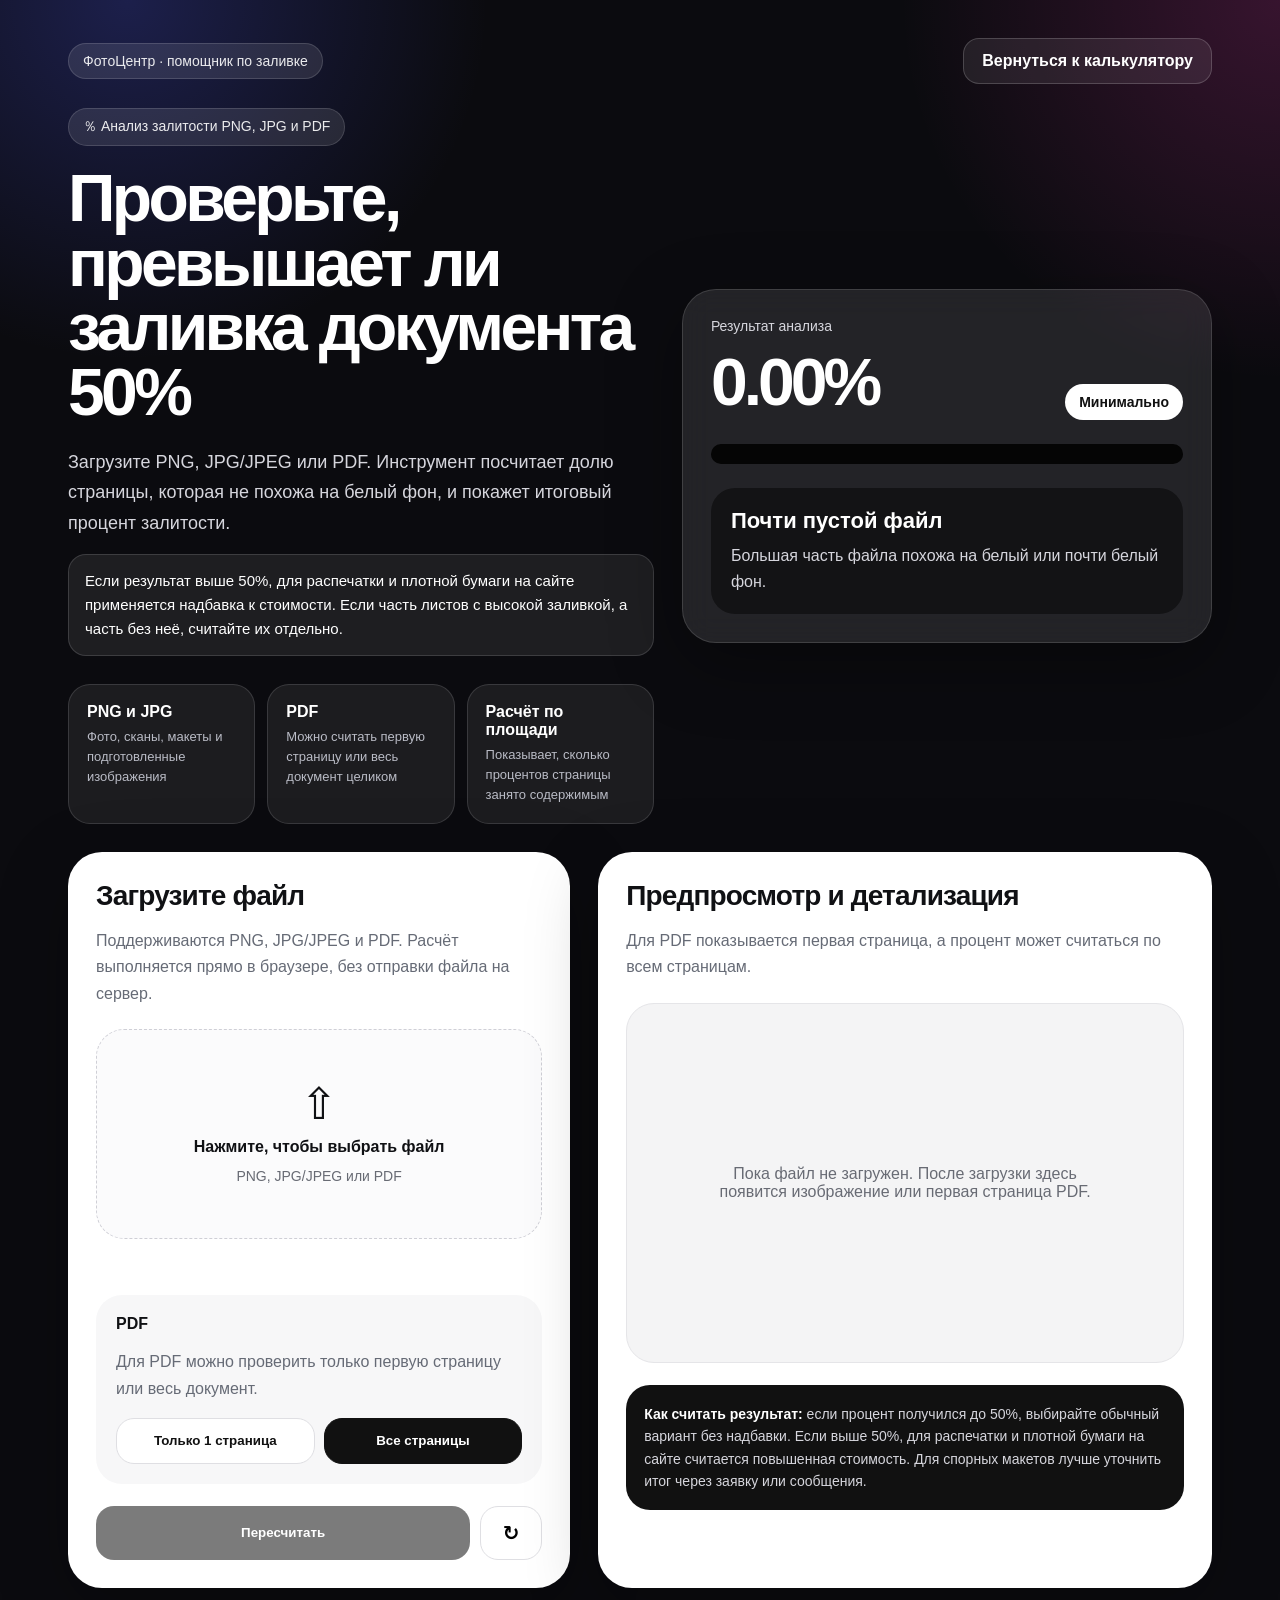
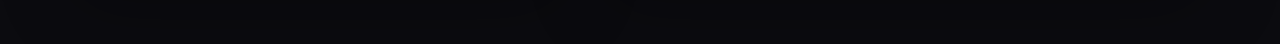
==== fill-check/index.html @ 009ad78a "Add fill coverage checker tool" ====
<!doctype html>
<html lang="ru">
<head>
  <meta charset="utf-8" />
  <meta name="viewport" content="width=device-width,initial-scale=1" />
  <title>Проверка залитости документа</title>
  <style>
    * { box-sizing: border-box; }

    :root {
      --bg: #0b0b0f;
      --card: #ffffff;
      --text: #101114;
      --muted: #666b76;
      --border: #dfdfe3;
      --danger-bg: #ffe1e1;
      --danger: #c01616;
    }

    body {
      margin: 0;
      font-family: Arial, system-ui, -apple-system, BlinkMacSystemFont, "Segoe UI", sans-serif;
      background:
        radial-gradient(circle at 10% 0%, rgba(80, 92, 255, .25), transparent 360px),
        radial-gradient(circle at 100% 0%, rgba(255, 60, 190, .18), transparent 380px),
        var(--bg);
      color: #fff;
    }

    .wrap {
      max-width: 1180px;
      margin: 0 auto;
      padding: 38px 18px 56px;
    }

    .topbar {
      display: flex;
      flex-wrap: wrap;
      gap: 12px;
      align-items: center;
      justify-content: space-between;
      margin-bottom: 24px;
    }

    .back-link {
      display: inline-flex;
      align-items: center;
      justify-content: center;
      min-height: 46px;
      padding: 0 18px;
      border-radius: 16px;
      border: 1px solid rgba(255,255,255,.18);
      background: rgba(255,255,255,.08);
      color: #fff;
      text-decoration: none;
      font-weight: 800;
    }

    .hero {
      display: grid;
      grid-template-columns: 1.05fr .95fr;
      gap: 28px;
      align-items: center;
      margin-bottom: 28px;
    }

    .pill {
      display: inline-flex;
      align-items: center;
      gap: 8px;
      padding: 9px 14px;
      border-radius: 999px;
      background: rgba(255,255,255,.1);
      border: 1px solid rgba(255,255,255,.14);
      color: rgba(255,255,255,.9);
      font-size: 14px;
    }

    h1 {
      margin: 20px 0 0;
      max-width: 780px;
      font-size: clamp(36px, 6vw, 66px);
      line-height: .98;
      letter-spacing: -0.055em;
    }

    .lead {
      margin: 22px 0 0;
      max-width: 680px;
      color: #d6d6dd;
      font-size: 18px;
      line-height: 1.7;
    }

    .lead-note {
      margin: 16px 0 0;
      max-width: 700px;
      color: #fff;
      font-size: 15px;
      line-height: 1.6;
      padding: 14px 16px;
      border-radius: 18px;
      background: rgba(255,255,255,.08);
      border: 1px solid rgba(255,255,255,.14);
    }

    .features {
      display: grid;
      grid-template-columns: repeat(3,1fr);
      gap: 12px;
      margin-top: 28px;
    }

    .feature {
      padding: 18px;
      border-radius: 22px;
      border: 1px solid rgba(255,255,255,.13);
      background: rgba(255,255,255,.07);
    }

    .feature b { display: block; margin-bottom: 6px; }
    .feature span { color: #b9bbc5; font-size: 13px; line-height: 1.45; }

    .result {
      padding: 28px;
      border-radius: 34px;
      border: 1px solid rgba(255,255,255,.13);
      background: rgba(255,255,255,.1);
      backdrop-filter: blur(15px);
      box-shadow: 0 20px 70px rgba(0,0,0,.35);
    }

    .result-label {
      margin: 0;
      color: #d6d6dd;
      font-size: 14px;
    }

    .score-row {
      display: flex;
      justify-content: space-between;
      align-items: flex-end;
      gap: 18px;
      margin-top: 10px;
    }

    #score {
      font-size: clamp(44px, 7vw, 66px);
      font-weight: 800;
      letter-spacing: -.06em;
    }

    #badge {
      padding: 10px 14px;
      border-radius: 999px;
      background: #fff;
      color: #111;
      font-size: 14px;
      font-weight: 800;
      white-space: nowrap;
    }

    .bar {
      height: 20px;
      border-radius: 999px;
      background: #050505;
      overflow: hidden;
      margin-top: 24px;
    }

    #barFill {
      width: 0%;
      height: 100%;
      background: #fff;
      border-radius: 999px;
      transition: width .3s ease;
    }

    .risk {
      margin-top: 24px;
      padding: 20px;
      border-radius: 24px;
      background: rgba(0,0,0,.48);
    }

    .risk h2 {
      margin: 0;
      font-size: 22px;
    }

    .risk p {
      margin: 9px 0 0;
      line-height: 1.6;
      color: #d6d6dd;
    }

    .metrics-top {
      display: none;
      grid-template-columns: 1fr 1fr;
      gap: 12px;
      margin-top: 18px;
    }

    .top-metric {
      border-radius: 20px;
      padding: 16px;
      background: rgba(255,255,255,.1);
    }

    .top-metric span {
      display: block;
      color: #d6d6dd;
      font-size: 13px;
    }

    .top-metric b {
      display: block;
      margin-top: 6px;
      font-size: 24px;
    }

    .grid {
      display: grid;
      grid-template-columns: .9fr 1.1fr;
      gap: 28px;
    }

    .card {
      color: var(--text);
      background: var(--card);
      border-radius: 34px;
      padding: 28px;
      box-shadow: 0 20px 70px rgba(0,0,0,.25);
    }

    .card h2 {
      margin: 0;
      font-size: 28px;
      letter-spacing: -.03em;
    }

    .card p {
      color: var(--muted);
      line-height: 1.65;
    }

    .drop {
      margin-top: 22px;
      min-height: 210px;
      border: 1.5px dashed #cfcfd6;
      background: #fbfbfc;
      border-radius: 28px;
      display: flex;
      flex-direction: column;
      align-items: center;
      justify-content: center;
      text-align: center;
      padding: 26px;
      cursor: pointer;
      transition: background .15s ease, border-color .15s ease;
    }

    .drop:hover, .drop.drag {
      background: #f1f5f9;
      border-color: #111;
    }

    .upload-icon {
      font-size: 44px;
      line-height: 1;
      margin-bottom: 12px;
    }

    .drop b { display: block; }
    .drop span {
      margin-top: 10px;
      color: #686b74;
      font-size: 14px;
      line-height: 1.5;
    }

    input[type=file] { display: none; }

    .error {
      display: none;
      margin-top: 18px;
      padding: 14px;
      border-radius: 18px;
      background: var(--danger-bg);
      color: var(--danger);
      font-size: 14px;
      line-height: 1.55;
      white-space: pre-wrap;
    }

    .status {
      min-height: 20px;
      margin-top: 12px;
      color: #686b74;
      font-size: 13px;
    }

    .settings {
      margin-top: 24px;
      padding: 20px;
      border-radius: 26px;
      background: #f7f7f8;
    }

    .settings-title {
      font-weight: 800;
      margin-bottom: 10px;
    }

    .mode-title {
      margin-top: 18px;
      font-size: 14px;
      font-weight: 800;
    }

    .mode-grid {
      display: grid;
      grid-template-columns: 1fr 1fr;
      gap: 9px;
      margin-top: 10px;
    }

    .mode-btn {
      min-height: 46px;
      border: 1px solid var(--border);
      border-radius: 18px;
      background: #fff;
      color: #111;
      cursor: pointer;
      font-weight: 800;
    }

    .mode-btn.active {
      background: #111;
      color: #fff;
      border-color: #111;
    }

    .actions {
      display: flex;
      gap: 10px;
      margin-top: 22px;
    }

    button {
      font-family: inherit;
      font-weight: 800;
    }

    #recalc {
      flex: 1;
      min-height: 54px;
      border: 0;
      border-radius: 18px;
      background: #111;
      color: #fff;
      cursor: pointer;
    }

    #recalc:disabled {
      opacity: .55;
      cursor: not-allowed;
    }

    #reset {
      width: 62px;
      min-height: 54px;
      border: 1px solid var(--border);
      border-radius: 18px;
      background: #fff;
      cursor: pointer;
      font-size: 20px;
    }

    .preview-box {
      margin-top: 22px;
      min-height: 360px;
      border: 1px solid #e5e5e8;
      border-radius: 28px;
      background: #f4f4f5;
      overflow: hidden;
      display: flex;
      align-items: center;
      justify-content: center;
    }

    #previewImage, #previewPdf {
      display: none;
      max-width: 100%;
      max-height: 560px;
      object-fit: contain;
    }

    #emptyPreview {
      max-width: 460px;
      padding: 40px;
      text-align: center;
      color: #686b74;
    }

    .details {
      display: none;
      grid-template-columns: 1fr 1fr;
      gap: 12px;
      margin-top: 22px;
    }

    .detail {
      padding: 16px;
      border: 1px solid #e5e5e8;
      border-radius: 20px;
    }

    .detail span {
      display: block;
      color: #686b74;
      font-size: 13px;
    }

    .detail b {
      display: block;
      margin-top: 6px;
      font-size: 23px;
    }

    .pages {
      display: none;
      margin-top: 22px;
      padding: 16px;
      border: 1px solid #e5e5e8;
      border-radius: 24px;
    }

    .pages-title {
      font-weight: 800;
      margin-bottom: 12px;
    }

    .page-row {
      display: grid;
      grid-template-columns: 82px 1fr 76px;
      gap: 10px;
      align-items: center;
      margin: 9px 0;
      font-size: 14px;
    }

    .mini {
      height: 12px;
      border-radius: 999px;
      background: #eeeeef;
      overflow: hidden;
    }

    .mini > div {
      height: 100%;
      width: 0%;
      background: #111;
      border-radius: 999px;
    }

    .formula {
      margin-top: 22px;
      padding: 18px;
      border-radius: 24px;
      background: #111;
      color: #d6d6dd;
      line-height: 1.6;
      font-size: 14px;
    }

    .formula b { color: #fff; }

    #workCanvas { display: none; }

    @media (max-width: 920px) {
      .hero, .grid { grid-template-columns: 1fr; }
      .features { grid-template-columns: 1fr; }
    }

    @media (max-width: 560px) {
      .wrap { padding: 22px 12px 36px; }
      .card, .result { padding: 20px; border-radius: 26px; }
      .score-row { flex-direction: column; align-items: flex-start; }
      .metrics-top, .details, .mode-grid { grid-template-columns: 1fr; }
    }
  </style>
</head>
<body>
  <canvas id="workCanvas"></canvas>

  <main class="wrap">
    <div class="topbar">
      <div class="pill">ФотоЦентр · помощник по заливке</div>
      <a class="back-link" href="../index.html#calculator">Вернуться к калькулятору</a>
    </div>
    <section class="hero">
      <div>
        <div class="pill">％ Анализ залитости PNG, JPG и PDF</div>
        <h1>Проверьте, превышает ли заливка документа 50%</h1>
        <p class="lead">Загрузите PNG, JPG/JPEG или PDF. Инструмент посчитает долю страницы, которая не похожа на белый фон, и покажет итоговый процент залитости.</p>
        <p class="lead-note">Если результат выше 50%, для распечатки и плотной бумаги на сайте применяется надбавка к стоимости. Если часть листов с высокой заливкой, а часть без неё, считайте их отдельно.</p>

        <div class="features">
          <div class="feature"><b>PNG и JPG</b><span>Фото, сканы, макеты и подготовленные изображения</span></div>
          <div class="feature"><b>PDF</b><span>Можно считать первую страницу или весь документ целиком</span></div>
          <div class="feature"><b>Расчёт по площади</b><span>Показывает, сколько процентов страницы занято содержимым</span></div>
        </div>
      </div>

      <aside class="result">
        <p class="result-label">Результат анализа</p>
        <div class="score-row">
          <div id="score">0.00%</div>
          <div id="badge">Минимально</div>
        </div>
        <div class="bar"><div id="barFill"></div></div>

        <div class="risk">
          <h2 id="riskTitle">Почти пустой файл</h2>
          <p id="riskText">Большая часть файла похожа на белый или почти белый фон.</p>
        </div>

        <div class="metrics-top" id="metricsTop">
          <div class="top-metric"><span>Пустой фон</span><b id="emptyPercent">100.00%</b></div>
          <div class="top-metric"><span>Формат</span><b id="formatName">—</b></div>
        </div>
      </aside>
    </section>

    <section class="grid">
      <section class="card">
        <h2>Загрузите файл</h2>
        <p>Поддерживаются PNG, JPG/JPEG и PDF. Расчёт выполняется прямо в браузере, без отправки файла на сервер.</p>

        <label class="drop" id="drop">
          <div class="upload-icon">⇧</div>
          <b>Нажмите, чтобы выбрать файл</b>
          <span id="fileName">PNG, JPG/JPEG или PDF</span>
          <input id="fileInput" type="file" accept="image/png,image/jpeg,.png,.jpg,.jpeg,application/pdf,.pdf" />
        </label>

        <div class="error" id="error"></div>
        <div class="status" id="status"></div>

        <div class="settings">
          <div class="settings-title">PDF</div>
          <p>Для PDF можно проверить только первую страницу или весь документ.</p>
          <div class="mode-grid">
            <button id="modeFirst" class="mode-btn" type="button">Только 1 страница</button>
            <button id="modeAll" class="mode-btn active" type="button">Все страницы</button>
          </div>
        </div>

        <div class="actions">
          <button id="recalc" type="button" disabled>Пересчитать</button>
          <button id="reset" type="button">↻</button>
        </div>
      </section>

      <section class="card">
        <h2>Предпросмотр и детализация</h2>
        <p>Для PDF показывается первая страница, а процент может считаться по всем страницам.</p>

        <div class="preview-box">
          <div id="emptyPreview">Пока файл не загружен. После загрузки здесь появится изображение или первая страница PDF.</div>
          <img id="previewImage" alt="Предпросмотр изображения" />
          <canvas id="previewPdf"></canvas>
        </div>

        <div class="details" id="details">
          <div class="detail"><span>Проанализировано пикселей</span><b id="totalPixels">0</b></div>
          <div class="detail"><span>Залитых пикселей</span><b id="filledPixels">0</b></div>
          <div class="detail"><span>Страниц PDF</span><b id="pdfPages">—</b></div>
          <div class="detail"><span>Проанализировано страниц</span><b id="analyzedPages">0</b></div>
        </div>

        <div class="pages" id="pagesBlock">
          <div class="pages-title">Залитость по страницам</div>
          <div id="pagesList"></div>
        </div>

        <div class="formula">
          <b>Как считать результат:</b> если процент получился до 50%, выбирайте обычный вариант без надбавки. Если выше 50%, для распечатки и плотной бумаги на сайте считается повышенная стоимость. Для спорных макетов лучше уточнить итог через заявку или сообщения.
        </div>
      </section>
    </section>
  </main>

  <script type="module">
    import * as pdfjsLib from './pdf.min.mjs';

    pdfjsLib.GlobalWorkerOptions.workerSrc = './pdf.worker.min.mjs';

    const WHITE_THRESHOLD = 245;

    const state = {
      file: null,
      fileType: '',
      pdfMode: 'all',
      previewUrl: '',
      busy: false,
    };

    const $ = (id) => document.getElementById(id);

    const el = {
      workCanvas: $('workCanvas'),
      fileInput: $('fileInput'),
      drop: $('drop'),
      fileName: $('fileName'),
      error: $('error'),
      status: $('status'),
      modeFirst: $('modeFirst'),
      modeAll: $('modeAll'),
      recalc: $('recalc'),
      reset: $('reset'),
      score: $('score'),
      badge: $('badge'),
      barFill: $('barFill'),
      riskTitle: $('riskTitle'),
      riskText: $('riskText'),
      metricsTop: $('metricsTop'),
      emptyPercent: $('emptyPercent'),
      formatName: $('formatName'),
      emptyPreview: $('emptyPreview'),
      previewImage: $('previewImage'),
      previewPdf: $('previewPdf'),
      details: $('details'),
      totalPixels: $('totalPixels'),
      filledPixels: $('filledPixels'),
      pdfPages: $('pdfPages'),
      analyzedPages: $('analyzedPages'),
      pagesBlock: $('pagesBlock'),
      pagesList: $('pagesList'),
    };

    function runTests() {
      const white = countFilledPixelsFromRgba(new Uint8ClampedArray([255,255,255,255]), true);
      console.assert(white.total === 1 && white.filled === 0, 'white pixel should be empty');

      const black = countFilledPixelsFromRgba(new Uint8ClampedArray([0,0,0,255]), true);
      console.assert(black.total === 1 && black.filled === 1, 'black pixel should be filled');

      const transparent = countFilledPixelsFromRgba(new Uint8ClampedArray([0,0,0,0]), true);
      console.assert(transparent.total === 0 && transparent.transparent === 1, 'transparent pixel should be ignored');

      const half = countFilledPixelsFromRgba(new Uint8ClampedArray([255,255,255,255,0,0,0,255]), true);
      console.assert(half.total === 2 && half.filled === 1 && getFillPercent(half) === 50, 'two pixels should produce 50%');

      const colored = countFilledPixelsFromRgba(new Uint8ClampedArray([255,220,220,255]), true);
      console.assert(colored.filled === 1, 'bright colored pixel should be filled');
    }

    function setError(message) {
      el.error.textContent = message || '';
      el.error.style.display = message ? 'block' : 'none';
    }

    function setStatus(message) {
      el.status.textContent = message || '';
    }

    function setBusy(value) {
      state.busy = value;
      el.recalc.disabled = value || !state.file;
      el.recalc.textContent = value ? 'Идёт анализ...' : 'Пересчитать';
    }

    function formatPercent(value) {
      return value.toFixed(2) + '%';
    }

    function clamp(value, min, max) {
      return Math.max(min, Math.min(max, value));
    }

    function getFillPercent(totals) {
      return totals.total ? (totals.filled / totals.total) * 100 : 0;
    }

    function getRisk(percent) {
      if (percent >= 70) {
        return {
          badge: 'Плотно заполнено',
          title: 'Очень высокая залитость',
          text: 'Большая часть файла занята цветом, текстом, штриховкой или плотными элементами.',
        };
      }

      if (percent >= 40) {
        return {
          badge: 'Средне',
          title: 'Средняя залитость',
          text: 'Файл заметно заполнен, но пустого фона всё ещё достаточно много.',
        };
      }

      if (percent >= 15) {
        return {
          badge: 'Низко',
          title: 'Низкая залитость',
          text: 'На файле есть содержимое, но основная часть площади остаётся пустой или светлой.',
        };
      }

      return {
        badge: 'Минимально',
        title: 'Почти пустой файл',
        text: 'Большая часть файла похожа на белый или почти белый фон.',
      };
    }

    function countFilledPixelsFromRgba(data, ignoreTransparent) {
      let total = 0;
      let filled = 0;
      let transparent = 0;
      let dark = 0;
      let colored = 0;

      for (let i = 0; i < data.length; i += 4) {
        const r = data[i];
        const g = data[i + 1];
        const b = data[i + 2];
        const a = data[i + 3];

        if (ignoreTransparent && a < 20) {
          transparent += 1;
          continue;
        }

        total += 1;

        const brightness = (r + g + b) / 3;
        const colorSpread = Math.max(r, g, b) - Math.min(r, g, b);

        const isDarkEnough = brightness < WHITE_THRESHOLD;
        const isColoredEnough = colorSpread > 18 && brightness < 252;

        if (brightness < 150) dark += 1;
        if (isColoredEnough) colored += 1;
        if (isDarkEnough || isColoredEnough) filled += 1;
      }

      return { total, filled, transparent, dark, colored };
    }

    function analyzeCanvas(canvas) {
      const ctx = canvas.getContext('2d', { willReadFrequently: true });
      if (!ctx || !canvas.width || !canvas.height) {
        return { total: 0, filled: 0, transparent: 0, dark: 0, colored: 0 };
      }

      const imageData = ctx.getImageData(0, 0, canvas.width, canvas.height);
      return countFilledPixelsFromRgba(imageData.data, true);
    }

    function updateResults(totals, pageStats, kind, pdfPages = 0) {
      const percent = getFillPercent(totals);
      const empty = 100 - percent;
      const risk = getRisk(percent);

      el.score.textContent = formatPercent(percent);
      el.barFill.style.width = clamp(percent, 0, 100) + '%';
      el.badge.textContent = risk.badge;
      el.riskTitle.textContent = risk.title;
      el.riskText.textContent = risk.text;

      el.metricsTop.style.display = 'grid';
      el.emptyPercent.textContent = formatPercent(empty);
      el.formatName.textContent = kind.toUpperCase();

      el.details.style.display = 'grid';
      el.totalPixels.textContent = totals.total.toLocaleString('ru-RU');
      el.filledPixels.textContent = totals.filled.toLocaleString('ru-RU');
      el.pdfPages.textContent = pdfPages ? String(pdfPages) : '—';
      el.analyzedPages.textContent = String(pageStats.length);

      if (pageStats.length > 1) {
        el.pagesBlock.style.display = 'block';
        el.pagesList.innerHTML = pageStats.map((page) => {
          const width = clamp(page.percent, 0, 100);
          return `
            <div class="page-row">
              <span>Стр. ${page.page}</span>
              <div class="mini"><div style="width:${width}%"></div></div>
              <span style="text-align:right;font-weight:800">${formatPercent(page.percent)}</span>
            </div>
          `;
        }).join('');
      } else {
        el.pagesBlock.style.display = 'none';
        el.pagesList.innerHTML = '';
      }
    }

    function showImagePreview(url) {
      el.emptyPreview.style.display = 'none';
      el.previewPdf.style.display = 'none';
      el.previewImage.src = url;
      el.previewImage.style.display = 'block';
    }

    function showPdfPreview() {
      el.emptyPreview.style.display = 'none';
      el.previewImage.style.display = 'none';
      el.previewPdf.style.display = 'block';
    }

    function resetPreview() {
      el.emptyPreview.style.display = 'block';
      el.previewImage.style.display = 'none';
      el.previewPdf.style.display = 'none';
      el.previewImage.removeAttribute('src');
      el.pagesBlock.style.display = 'none';
      el.pagesList.innerHTML = '';
    }

    async function analyzeImage(file) {
      setBusy(true);
      setError('');
      setStatus('Открываю изображение...');

      try {
        if (state.previewUrl) URL.revokeObjectURL(state.previewUrl);
        state.previewUrl = URL.createObjectURL(file);

        const img = new Image();
        img.src = state.previewUrl;

        await new Promise((resolve, reject) => {
          img.onload = resolve;
          img.onerror = reject;
        });

        const maxSide = 1600;
        const ratio = Math.min(1, maxSide / Math.max(img.naturalWidth, img.naturalHeight));
        const width = Math.max(1, Math.round(img.naturalWidth * ratio));
        const height = Math.max(1, Math.round(img.naturalHeight * ratio));

        el.workCanvas.width = width;
        el.workCanvas.height = height;

        const ctx = el.workCanvas.getContext('2d', { willReadFrequently: true });
        ctx.clearRect(0, 0, width, height);
        ctx.drawImage(img, 0, 0, width, height);

        const totals = analyzeCanvas(el.workCanvas);
        const pageStats = [{ page: 1, percent: getFillPercent(totals) }];

        showImagePreview(state.previewUrl);
        updateResults(totals, pageStats, 'image', 0);
        setStatus('Готово.');
      } catch (error) {
        console.error(error);
        setError('Не получилось открыть изображение. Попробуйте другой PNG или JPG файл.\n' + (error.message || String(error)));
      } finally {
        setBusy(false);
      }
    }

    async function renderPdfPage(pdf, pageNumber, canvas, maxSide = 1600) {
      const page = await pdf.getPage(pageNumber);
      const viewport = page.getViewport({ scale: 1 });
      const ratio = Math.min(maxSide / Math.max(viewport.width, viewport.height), 2);
      const scaled = page.getViewport({ scale: ratio });

      canvas.width = Math.round(scaled.width);
      canvas.height = Math.round(scaled.height);

      const ctx = canvas.getContext('2d', { willReadFrequently: true });
      ctx.fillStyle = '#fff';
      ctx.fillRect(0, 0, canvas.width, canvas.height);

      await page.render({ canvasContext: ctx, viewport: scaled }).promise;
    }

    async function analyzePdf(file) {
      setBusy(true);
      setError('');
      setStatus('Читаю PDF...');

      try {
        const buffer = await file.arrayBuffer();

        const loadingTask = pdfjsLib.getDocument({
          data: buffer,
          useWorkerFetch: false,
          isEvalSupported: false,
        });

        const pdf = await loadingTask.promise;
        const pagesToAnalyze = state.pdfMode === 'first' ? 1 : pdf.numPages;

        const totals = { total: 0, filled: 0, transparent: 0, dark: 0, colored: 0 };
        const pageStats = [];

        for (let pageNumber = 1; pageNumber <= pagesToAnalyze; pageNumber += 1) {
          setStatus(`Анализ PDF: страница ${pageNumber} из ${pagesToAnalyze}...`);

          await renderPdfPage(pdf, pageNumber, el.workCanvas);
          const result = analyzeCanvas(el.workCanvas);

          totals.total += result.total;
          totals.filled += result.filled;
          totals.transparent += result.transparent;
          totals.dark += result.dark;
          totals.colored += result.colored;

          pageStats.push({
            page: pageNumber,
            percent: getFillPercent(result),
          });

          if (pageNumber === 1) {
            el.previewPdf.width = el.workCanvas.width;
            el.previewPdf.height = el.workCanvas.height;

            const previewCtx = el.previewPdf.getContext('2d');
            previewCtx.clearRect(0, 0, el.previewPdf.width, el.previewPdf.height);
            previewCtx.drawImage(el.workCanvas, 0, 0);
          }
        }

        showPdfPreview();
        updateResults(totals, pageStats, 'pdf', pdf.numPages);
        setStatus('Готово.');
      } catch (error) {
        console.error(error);
        setError(
          'Не получилось прочитать PDF.\n\n' +
          'Проверьте, что рядом с index.html лежат файлы pdf.min.mjs и pdf.worker.min.mjs.\n' +
          'Также сайт нужно открывать через GitHub Pages или локальный сервер, а не просто двойным кликом по файлу.\n\n' +
          'Детали ошибки: ' + (error.message || String(error))
        );
        setStatus('');
      } finally {
        setBusy(false);
      }
    }

    async function handleFile(file) {
      if (!file) return;

      state.file = file;
      el.fileName.textContent = file.name;
      el.recalc.disabled = false;
      setError('');
      setStatus('');

      const ext = (file.name.split('.').pop() || '').toLowerCase();
      const isPdf = file.type === 'application/pdf' || ext === 'pdf';
      const isImage = file.type.startsWith('image/') || ['png', 'jpg', 'jpeg'].includes(ext);

      if (isPdf) {
        state.fileType = 'pdf';
        await analyzePdf(file);
        return;
      }

      if (isImage) {
        state.fileType = 'image';
        await analyzeImage(file);
        return;
      }

      state.fileType = '';
      setError('Поддерживаются только PNG, JPG/JPEG и PDF.');
    }

    async function recalc() {
      if (!state.file) return;
      if (state.fileType === 'pdf') await analyzePdf(state.file);
      if (state.fileType === 'image') await analyzeImage(state.file);
    }

    function updatePdfModeButtons() {
      el.modeFirst.classList.toggle('active', state.pdfMode === 'first');
      el.modeAll.classList.toggle('active', state.pdfMode === 'all');
    }

    function resetAll() {
      if (state.previewUrl) URL.revokeObjectURL(state.previewUrl);

      state.file = null;
      state.fileType = '';
      state.previewUrl = '';
      state.pdfMode = 'all';

      el.fileInput.value = '';
      el.fileName.textContent = 'PNG, JPG/JPEG или PDF';
      el.recalc.disabled = true;

      setError('');
      setStatus('');
      resetPreview();
      updatePdfModeButtons();

      el.score.textContent = '0.00%';
      el.barFill.style.width = '0%';
      el.badge.textContent = 'Минимально';
      el.riskTitle.textContent = 'Почти пустой файл';
      el.riskText.textContent = 'Большая часть файла похожа на белый или почти белый фон.';
      el.metricsTop.style.display = 'none';
      el.details.style.display = 'none';
    }

    el.fileInput.addEventListener('change', (event) => {
      handleFile(event.target.files[0]);
    });

    el.drop.addEventListener('dragover', (event) => {
      event.preventDefault();
      el.drop.classList.add('drag');
    });

    el.drop.addEventListener('dragleave', () => {
      el.drop.classList.remove('drag');
    });

    el.drop.addEventListener('drop', (event) => {
      event.preventDefault();
      el.drop.classList.remove('drag');
      handleFile(event.dataTransfer.files[0]);
    });

    el.modeFirst.addEventListener('click', () => {
      state.pdfMode = 'first';
      updatePdfModeButtons();
      if (state.fileType === 'pdf') recalc();
    });

    el.modeAll.addEventListener('click', () => {
      state.pdfMode = 'all';
      updatePdfModeButtons();
      if (state.fileType === 'pdf') recalc();
    });

    el.recalc.addEventListener('click', recalc);
    el.reset.addEventListener('click', resetAll);

    runTests();
  </script>
</body>
</html>
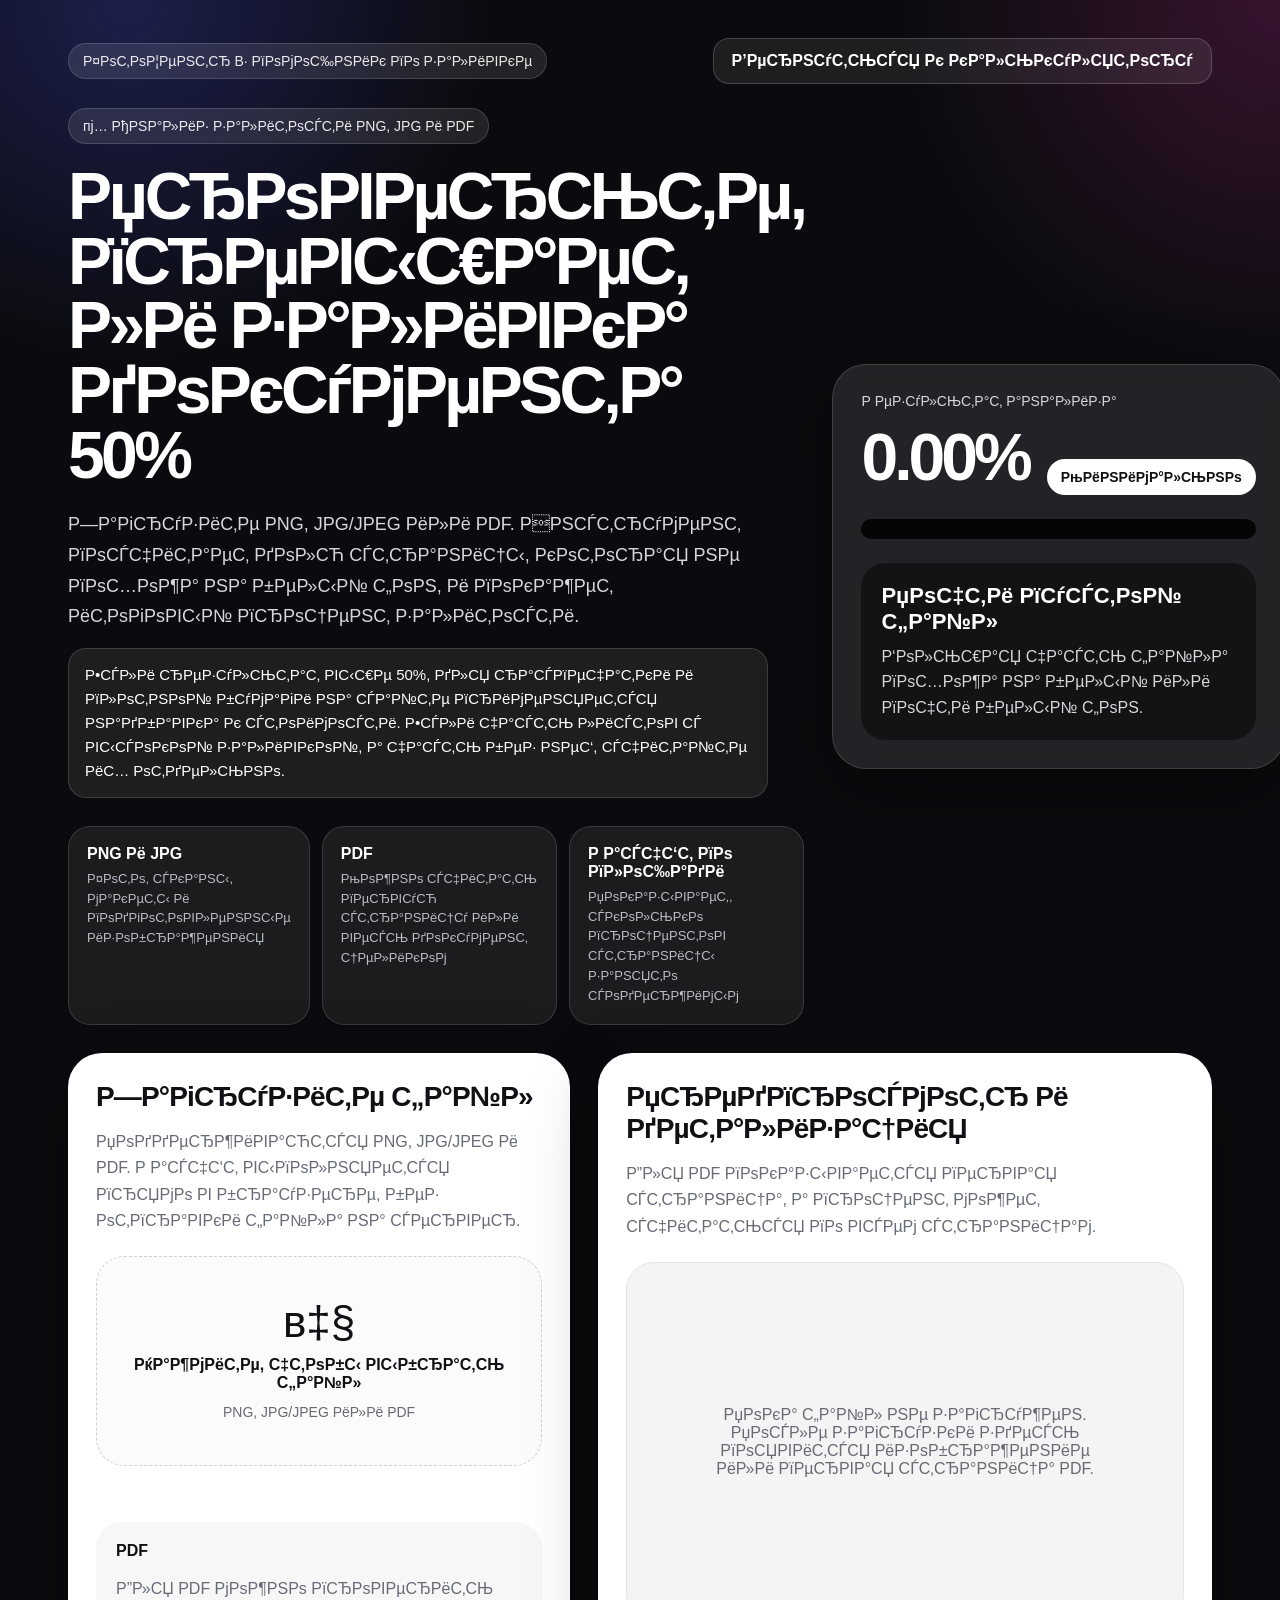
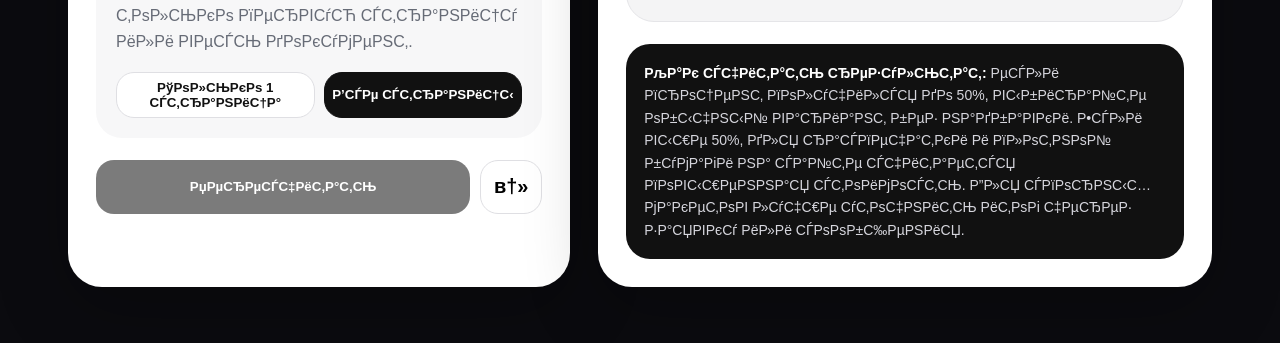
==== commit 9dc5d274: "Harden site and add SEO basics" ====
--- a/fill-check/index.html
+++ b/fill-check/index.html
@@ -3,7 +3,12 @@
 <head>
   <meta charset="utf-8" />
   <meta name="viewport" content="width=device-width,initial-scale=1" />
-  <title>Проверка залитости документа</title>
+  <meta
+    name="description"
+    content="Проверка заливки файла: помогает понять, превышает ли площадь заливки 50% для расчёта стоимости печати."
+  />
+  <meta name="robots" content="noindex,follow" />
+  <title>Проверка заливки файла - ФотоЦентр</title>
   <style>
     * { box-sizing: border-box; }
 
@@ -496,52 +501,52 @@
 
   <main class="wrap">
     <div class="topbar">
-      <div class="pill">ФотоЦентр · помощник по заливке</div>
-      <a class="back-link" href="../index.html#calculator">Вернуться к калькулятору</a>
+      <div class="pill">Р¤РѕС‚РѕР¦РµРЅС‚СЂ В· РїРѕРјРѕС‰РЅРёРє РїРѕ Р·Р°Р»РёРІРєРµ</div>
+      <a class="back-link" href="../index.html#calculator">Р’РµСЂРЅСѓС‚СЊСЃСЏ Рє РєР°Р»СЊРєСѓР»СЏС‚РѕСЂСѓ</a>
     </div>
     <section class="hero">
       <div>
-        <div class="pill">％ Анализ залитости PNG, JPG и PDF</div>
-        <h1>Проверьте, превышает ли заливка документа 50%</h1>
-        <p class="lead">Загрузите PNG, JPG/JPEG или PDF. Инструмент посчитает долю страницы, которая не похожа на белый фон, и покажет итоговый процент залитости.</p>
-        <p class="lead-note">Если результат выше 50%, для распечатки и плотной бумаги на сайте применяется надбавка к стоимости. Если часть листов с высокой заливкой, а часть без неё, считайте их отдельно.</p>
+        <div class="pill">пј… РђРЅР°Р»РёР· Р·Р°Р»РёС‚РѕСЃС‚Рё PNG, JPG Рё PDF</div>
+        <h1>РџСЂРѕРІРµСЂСЊС‚Рµ, РїСЂРµРІС‹С€Р°РµС‚ Р»Рё Р·Р°Р»РёРІРєР° РґРѕРєСѓРјРµРЅС‚Р° 50%</h1>
+        <p class="lead">Р—Р°РіСЂСѓР·РёС‚Рµ PNG, JPG/JPEG РёР»Рё PDF. РРЅСЃС‚СЂСѓРјРµРЅС‚ РїРѕСЃС‡РёС‚Р°РµС‚ РґРѕР»СЋ СЃС‚СЂР°РЅРёС†С‹, РєРѕС‚РѕСЂР°СЏ РЅРµ РїРѕС…РѕР¶Р° РЅР° Р±РµР»С‹Р№ С„РѕРЅ, Рё РїРѕРєР°Р¶РµС‚ РёС‚РѕРіРѕРІС‹Р№ РїСЂРѕС†РµРЅС‚ Р·Р°Р»РёС‚РѕСЃС‚Рё.</p>
+        <p class="lead-note">Р•СЃР»Рё СЂРµР·СѓР»СЊС‚Р°С‚ РІС‹С€Рµ 50%, РґР»СЏ СЂР°СЃРїРµС‡Р°С‚РєРё Рё РїР»РѕС‚РЅРѕР№ Р±СѓРјР°РіРё РЅР° СЃР°Р№С‚Рµ РїСЂРёРјРµРЅСЏРµС‚СЃСЏ РЅР°РґР±Р°РІРєР° Рє СЃС‚РѕРёРјРѕСЃС‚Рё. Р•СЃР»Рё С‡Р°СЃС‚СЊ Р»РёСЃС‚РѕРІ СЃ РІС‹СЃРѕРєРѕР№ Р·Р°Р»РёРІРєРѕР№, Р° С‡Р°СЃС‚СЊ Р±РµР· РЅРµС‘, СЃС‡РёС‚Р°Р№С‚Рµ РёС… РѕС‚РґРµР»СЊРЅРѕ.</p>
 
         <div class="features">
-          <div class="feature"><b>PNG и JPG</b><span>Фото, сканы, макеты и подготовленные изображения</span></div>
-          <div class="feature"><b>PDF</b><span>Можно считать первую страницу или весь документ целиком</span></div>
-          <div class="feature"><b>Расчёт по площади</b><span>Показывает, сколько процентов страницы занято содержимым</span></div>
+          <div class="feature"><b>PNG Рё JPG</b><span>Р¤РѕС‚Рѕ, СЃРєР°РЅС‹, РјР°РєРµС‚С‹ Рё РїРѕРґРіРѕС‚РѕРІР»РµРЅРЅС‹Рµ РёР·РѕР±СЂР°Р¶РµРЅРёСЏ</span></div>
+          <div class="feature"><b>PDF</b><span>РњРѕР¶РЅРѕ СЃС‡РёС‚Р°С‚СЊ РїРµСЂРІСѓСЋ СЃС‚СЂР°РЅРёС†Сѓ РёР»Рё РІРµСЃСЊ РґРѕРєСѓРјРµРЅС‚ С†РµР»РёРєРѕРј</span></div>
+          <div class="feature"><b>Р Р°СЃС‡С‘С‚ РїРѕ РїР»РѕС‰Р°РґРё</b><span>РџРѕРєР°Р·С‹РІР°РµС‚, СЃРєРѕР»СЊРєРѕ РїСЂРѕС†РµРЅС‚РѕРІ СЃС‚СЂР°РЅРёС†С‹ Р·Р°РЅСЏС‚Рѕ СЃРѕРґРµСЂР¶РёРјС‹Рј</span></div>
         </div>
       </div>
 
       <aside class="result">
-        <p class="result-label">Результат анализа</p>
+        <p class="result-label">Р РµР·СѓР»СЊС‚Р°С‚ Р°РЅР°Р»РёР·Р°</p>
         <div class="score-row">
           <div id="score">0.00%</div>
-          <div id="badge">Минимально</div>
+          <div id="badge">РњРёРЅРёРјР°Р»СЊРЅРѕ</div>
         </div>
         <div class="bar"><div id="barFill"></div></div>
 
         <div class="risk">
-          <h2 id="riskTitle">Почти пустой файл</h2>
-          <p id="riskText">Большая часть файла похожа на белый или почти белый фон.</p>
+          <h2 id="riskTitle">РџРѕС‡С‚Рё РїСѓСЃС‚РѕР№ С„Р°Р№Р»</h2>
+          <p id="riskText">Р‘РѕР»СЊС€Р°СЏ С‡Р°СЃС‚СЊ С„Р°Р№Р»Р° РїРѕС…РѕР¶Р° РЅР° Р±РµР»С‹Р№ РёР»Рё РїРѕС‡С‚Рё Р±РµР»С‹Р№ С„РѕРЅ.</p>
         </div>
 
         <div class="metrics-top" id="metricsTop">
-          <div class="top-metric"><span>Пустой фон</span><b id="emptyPercent">100.00%</b></div>
-          <div class="top-metric"><span>Формат</span><b id="formatName">—</b></div>
+          <div class="top-metric"><span>РџСѓСЃС‚РѕР№ С„РѕРЅ</span><b id="emptyPercent">100.00%</b></div>
+          <div class="top-metric"><span>Р¤РѕСЂРјР°С‚</span><b id="formatName">вЂ”</b></div>
         </div>
       </aside>
     </section>
 
     <section class="grid">
       <section class="card">
-        <h2>Загрузите файл</h2>
-        <p>Поддерживаются PNG, JPG/JPEG и PDF. Расчёт выполняется прямо в браузере, без отправки файла на сервер.</p>
+        <h2>Р—Р°РіСЂСѓР·РёС‚Рµ С„Р°Р№Р»</h2>
+        <p>РџРѕРґРґРµСЂР¶РёРІР°СЋС‚СЃСЏ PNG, JPG/JPEG Рё PDF. Р Р°СЃС‡С‘С‚ РІС‹РїРѕР»РЅСЏРµС‚СЃСЏ РїСЂСЏРјРѕ РІ Р±СЂР°СѓР·РµСЂРµ, Р±РµР· РѕС‚РїСЂР°РІРєРё С„Р°Р№Р»Р° РЅР° СЃРµСЂРІРµСЂ.</p>
 
         <label class="drop" id="drop">
-          <div class="upload-icon">⇧</div>
-          <b>Нажмите, чтобы выбрать файл</b>
-          <span id="fileName">PNG, JPG/JPEG или PDF</span>
+          <div class="upload-icon">в‡§</div>
+          <b>РќР°Р¶РјРёС‚Рµ, С‡С‚РѕР±С‹ РІС‹Р±СЂР°С‚СЊ С„Р°Р№Р»</b>
+          <span id="fileName">PNG, JPG/JPEG РёР»Рё PDF</span>
           <input id="fileInput" type="file" accept="image/png,image/jpeg,.png,.jpg,.jpeg,application/pdf,.pdf" />
         </label>
 
@@ -550,43 +555,43 @@
 
         <div class="settings">
           <div class="settings-title">PDF</div>
-          <p>Для PDF можно проверить только первую страницу или весь документ.</p>
+          <p>Р”Р»СЏ PDF РјРѕР¶РЅРѕ РїСЂРѕРІРµСЂРёС‚СЊ С‚РѕР»СЊРєРѕ РїРµСЂРІСѓСЋ СЃС‚СЂР°РЅРёС†Сѓ РёР»Рё РІРµСЃСЊ РґРѕРєСѓРјРµРЅС‚.</p>
           <div class="mode-grid">
-            <button id="modeFirst" class="mode-btn" type="button">Только 1 страница</button>
-            <button id="modeAll" class="mode-btn active" type="button">Все страницы</button>
+            <button id="modeFirst" class="mode-btn" type="button">РўРѕР»СЊРєРѕ 1 СЃС‚СЂР°РЅРёС†Р°</button>
+            <button id="modeAll" class="mode-btn active" type="button">Р’СЃРµ СЃС‚СЂР°РЅРёС†С‹</button>
           </div>
         </div>
 
         <div class="actions">
-          <button id="recalc" type="button" disabled>Пересчитать</button>
-          <button id="reset" type="button">↻</button>
+          <button id="recalc" type="button" disabled>РџРµСЂРµСЃС‡РёС‚Р°С‚СЊ</button>
+          <button id="reset" type="button">в†»</button>
         </div>
       </section>
 
       <section class="card">
-        <h2>Предпросмотр и детализация</h2>
-        <p>Для PDF показывается первая страница, а процент может считаться по всем страницам.</p>
+        <h2>РџСЂРµРґРїСЂРѕСЃРјРѕС‚СЂ Рё РґРµС‚Р°Р»РёР·Р°С†РёСЏ</h2>
+        <p>Р”Р»СЏ PDF РїРѕРєР°Р·С‹РІР°РµС‚СЃСЏ РїРµСЂРІР°СЏ СЃС‚СЂР°РЅРёС†Р°, Р° РїСЂРѕС†РµРЅС‚ РјРѕР¶РµС‚ СЃС‡РёС‚Р°С‚СЊСЃСЏ РїРѕ РІСЃРµРј СЃС‚СЂР°РЅРёС†Р°Рј.</p>
 
         <div class="preview-box">
-          <div id="emptyPreview">Пока файл не загружен. После загрузки здесь появится изображение или первая страница PDF.</div>
-          <img id="previewImage" alt="Предпросмотр изображения" />
+          <div id="emptyPreview">РџРѕРєР° С„Р°Р№Р» РЅРµ Р·Р°РіСЂСѓР¶РµРЅ. РџРѕСЃР»Рµ Р·Р°РіСЂСѓР·РєРё Р·РґРµСЃСЊ РїРѕСЏРІРёС‚СЃСЏ РёР·РѕР±СЂР°Р¶РµРЅРёРµ РёР»Рё РїРµСЂРІР°СЏ СЃС‚СЂР°РЅРёС†Р° PDF.</div>
+          <img id="previewImage" alt="РџСЂРµРґРїСЂРѕСЃРјРѕС‚СЂ РёР·РѕР±СЂР°Р¶РµРЅРёСЏ" />
           <canvas id="previewPdf"></canvas>
         </div>
 
         <div class="details" id="details">
-          <div class="detail"><span>Проанализировано пикселей</span><b id="totalPixels">0</b></div>
-          <div class="detail"><span>Залитых пикселей</span><b id="filledPixels">0</b></div>
-          <div class="detail"><span>Страниц PDF</span><b id="pdfPages">—</b></div>
-          <div class="detail"><span>Проанализировано страниц</span><b id="analyzedPages">0</b></div>
+          <div class="detail"><span>РџСЂРѕР°РЅР°Р»РёР·РёСЂРѕРІР°РЅРѕ РїРёРєСЃРµР»РµР№</span><b id="totalPixels">0</b></div>
+          <div class="detail"><span>Р—Р°Р»РёС‚С‹С… РїРёРєСЃРµР»РµР№</span><b id="filledPixels">0</b></div>
+          <div class="detail"><span>РЎС‚СЂР°РЅРёС† PDF</span><b id="pdfPages">вЂ”</b></div>
+          <div class="detail"><span>РџСЂРѕР°РЅР°Р»РёР·РёСЂРѕРІР°РЅРѕ СЃС‚СЂР°РЅРёС†</span><b id="analyzedPages">0</b></div>
         </div>
 
         <div class="pages" id="pagesBlock">
-          <div class="pages-title">Залитость по страницам</div>
+          <div class="pages-title">Р—Р°Р»РёС‚РѕСЃС‚СЊ РїРѕ СЃС‚СЂР°РЅРёС†Р°Рј</div>
           <div id="pagesList"></div>
         </div>
 
         <div class="formula">
-          <b>Как считать результат:</b> если процент получился до 50%, выбирайте обычный вариант без надбавки. Если выше 50%, для распечатки и плотной бумаги на сайте считается повышенная стоимость. Для спорных макетов лучше уточнить итог через заявку или сообщения.
+          <b>РљР°Рє СЃС‡РёС‚Р°С‚СЊ СЂРµР·СѓР»СЊС‚Р°С‚:</b> РµСЃР»Рё РїСЂРѕС†РµРЅС‚ РїРѕР»СѓС‡РёР»СЃСЏ РґРѕ 50%, РІС‹Р±РёСЂР°Р№С‚Рµ РѕР±С‹С‡РЅС‹Р№ РІР°СЂРёР°РЅС‚ Р±РµР· РЅР°РґР±Р°РІРєРё. Р•СЃР»Рё РІС‹С€Рµ 50%, РґР»СЏ СЂР°СЃРїРµС‡Р°С‚РєРё Рё РїР»РѕС‚РЅРѕР№ Р±СѓРјР°РіРё РЅР° СЃР°Р№С‚Рµ СЃС‡РёС‚Р°РµС‚СЃСЏ РїРѕРІС‹С€РµРЅРЅР°СЏ СЃС‚РѕРёРјРѕСЃС‚СЊ. Р”Р»СЏ СЃРїРѕСЂРЅС‹С… РјР°РєРµС‚РѕРІ Р»СѓС‡С€Рµ СѓС‚РѕС‡РЅРёС‚СЊ РёС‚РѕРі С‡РµСЂРµР· Р·Р°СЏРІРєСѓ РёР»Рё СЃРѕРѕР±С‰РµРЅРёСЏ.
         </div>
       </section>
     </section>
@@ -669,7 +674,7 @@
     function setBusy(value) {
       state.busy = value;
       el.recalc.disabled = value || !state.file;
-      el.recalc.textContent = value ? 'Идёт анализ...' : 'Пересчитать';
+      el.recalc.textContent = value ? 'РРґС‘С‚ Р°РЅР°Р»РёР·...' : 'РџРµСЂРµСЃС‡РёС‚Р°С‚СЊ';
     }
 
     function formatPercent(value) {
@@ -687,32 +692,32 @@
     function getRisk(percent) {
       if (percent >= 70) {
         return {
-          badge: 'Плотно заполнено',
-          title: 'Очень высокая залитость',
-          text: 'Большая часть файла занята цветом, текстом, штриховкой или плотными элементами.',
+          badge: 'РџР»РѕС‚РЅРѕ Р·Р°РїРѕР»РЅРµРЅРѕ',
+          title: 'РћС‡РµРЅСЊ РІС‹СЃРѕРєР°СЏ Р·Р°Р»РёС‚РѕСЃС‚СЊ',
+          text: 'Р‘РѕР»СЊС€Р°СЏ С‡Р°СЃС‚СЊ С„Р°Р№Р»Р° Р·Р°РЅСЏС‚Р° С†РІРµС‚РѕРј, С‚РµРєСЃС‚РѕРј, С€С‚СЂРёС…РѕРІРєРѕР№ РёР»Рё РїР»РѕС‚РЅС‹РјРё СЌР»РµРјРµРЅС‚Р°РјРё.',
         };
       }
 
       if (percent >= 40) {
         return {
-          badge: 'Средне',
-          title: 'Средняя залитость',
-          text: 'Файл заметно заполнен, но пустого фона всё ещё достаточно много.',
+          badge: 'РЎСЂРµРґРЅРµ',
+          title: 'РЎСЂРµРґРЅСЏСЏ Р·Р°Р»РёС‚РѕСЃС‚СЊ',
+          text: 'Р¤Р°Р№Р» Р·Р°РјРµС‚РЅРѕ Р·Р°РїРѕР»РЅРµРЅ, РЅРѕ РїСѓСЃС‚РѕРіРѕ С„РѕРЅР° РІСЃС‘ РµС‰С‘ РґРѕСЃС‚Р°С‚РѕС‡РЅРѕ РјРЅРѕРіРѕ.',
         };
       }
 
       if (percent >= 15) {
         return {
-          badge: 'Низко',
-          title: 'Низкая залитость',
-          text: 'На файле есть содержимое, но основная часть площади остаётся пустой или светлой.',
+          badge: 'РќРёР·РєРѕ',
+          title: 'РќРёР·РєР°СЏ Р·Р°Р»РёС‚РѕСЃС‚СЊ',
+          text: 'РќР° С„Р°Р№Р»Рµ РµСЃС‚СЊ СЃРѕРґРµСЂР¶РёРјРѕРµ, РЅРѕ РѕСЃРЅРѕРІРЅР°СЏ С‡Р°СЃС‚СЊ РїР»РѕС‰Р°РґРё РѕСЃС‚Р°С‘С‚СЃСЏ РїСѓСЃС‚РѕР№ РёР»Рё СЃРІРµС‚Р»РѕР№.',
         };
       }
 
       return {
-        badge: 'Минимально',
-        title: 'Почти пустой файл',
-        text: 'Большая часть файла похожа на белый или почти белый фон.',
+        badge: 'РњРёРЅРёРјР°Р»СЊРЅРѕ',
+        title: 'РџРѕС‡С‚Рё РїСѓСЃС‚РѕР№ С„Р°Р№Р»',
+        text: 'Р‘РѕР»СЊС€Р°СЏ С‡Р°СЃС‚СЊ С„Р°Р№Р»Р° РїРѕС…РѕР¶Р° РЅР° Р±РµР»С‹Р№ РёР»Рё РїРѕС‡С‚Рё Р±РµР»С‹Р№ С„РѕРЅ.',
       };
     }
 
@@ -778,7 +783,7 @@
       el.details.style.display = 'grid';
       el.totalPixels.textContent = totals.total.toLocaleString('ru-RU');
       el.filledPixels.textContent = totals.filled.toLocaleString('ru-RU');
-      el.pdfPages.textContent = pdfPages ? String(pdfPages) : '—';
+      el.pdfPages.textContent = pdfPages ? String(pdfPages) : 'вЂ”';
       el.analyzedPages.textContent = String(pageStats.length);
 
       if (pageStats.length > 1) {
@@ -787,7 +792,7 @@
           const width = clamp(page.percent, 0, 100);
           return `
             <div class="page-row">
-              <span>Стр. ${page.page}</span>
+              <span>РЎС‚СЂ. ${page.page}</span>
               <div class="mini"><div style="width:${width}%"></div></div>
               <span style="text-align:right;font-weight:800">${formatPercent(page.percent)}</span>
             </div>
@@ -824,7 +829,7 @@
     async function analyzeImage(file) {
       setBusy(true);
       setError('');
-      setStatus('Открываю изображение...');
+      setStatus('РћС‚РєСЂС‹РІР°СЋ РёР·РѕР±СЂР°Р¶РµРЅРёРµ...');
 
       try {
         if (state.previewUrl) URL.revokeObjectURL(state.previewUrl);
@@ -855,10 +860,10 @@
 
         showImagePreview(state.previewUrl);
         updateResults(totals, pageStats, 'image', 0);
-        setStatus('Готово.');
+        setStatus('Р“РѕС‚РѕРІРѕ.');
       } catch (error) {
         console.error(error);
-        setError('Не получилось открыть изображение. Попробуйте другой PNG или JPG файл.\n' + (error.message || String(error)));
+        setError('РќРµ РїРѕР»СѓС‡РёР»РѕСЃСЊ РѕС‚РєСЂС‹С‚СЊ РёР·РѕР±СЂР°Р¶РµРЅРёРµ. РџРѕРїСЂРѕР±СѓР№С‚Рµ РґСЂСѓРіРѕР№ PNG РёР»Рё JPG С„Р°Р№Р».\n' + (error.message || String(error)));
       } finally {
         setBusy(false);
       }
@@ -883,7 +888,7 @@
     async function analyzePdf(file) {
       setBusy(true);
       setError('');
-      setStatus('Читаю PDF...');
+      setStatus('Р§РёС‚Р°СЋ PDF...');
 
       try {
         const buffer = await file.arrayBuffer();
@@ -901,7 +906,7 @@
         const pageStats = [];
 
         for (let pageNumber = 1; pageNumber <= pagesToAnalyze; pageNumber += 1) {
-          setStatus(`Анализ PDF: страница ${pageNumber} из ${pagesToAnalyze}...`);
+          setStatus(`РђРЅР°Р»РёР· PDF: СЃС‚СЂР°РЅРёС†Р° ${pageNumber} РёР· ${pagesToAnalyze}...`);
 
           await renderPdfPage(pdf, pageNumber, el.workCanvas);
           const result = analyzeCanvas(el.workCanvas);
@@ -929,14 +934,14 @@
 
         showPdfPreview();
         updateResults(totals, pageStats, 'pdf', pdf.numPages);
-        setStatus('Готово.');
+        setStatus('Р“РѕС‚РѕРІРѕ.');
       } catch (error) {
         console.error(error);
         setError(
-          'Не получилось прочитать PDF.\n\n' +
-          'Проверьте, что рядом с index.html лежат файлы pdf.min.mjs и pdf.worker.min.mjs.\n' +
-          'Также сайт нужно открывать через GitHub Pages или локальный сервер, а не просто двойным кликом по файлу.\n\n' +
-          'Детали ошибки: ' + (error.message || String(error))
+          'РќРµ РїРѕР»СѓС‡РёР»РѕСЃСЊ РїСЂРѕС‡РёС‚Р°С‚СЊ PDF.\n\n' +
+          'РџСЂРѕРІРµСЂСЊС‚Рµ, С‡С‚Рѕ СЂСЏРґРѕРј СЃ index.html Р»РµР¶Р°С‚ С„Р°Р№Р»С‹ pdf.min.mjs Рё pdf.worker.min.mjs.\n' +
+          'РўР°РєР¶Рµ СЃР°Р№С‚ РЅСѓР¶РЅРѕ РѕС‚РєСЂС‹РІР°С‚СЊ С‡РµСЂРµР· GitHub Pages РёР»Рё Р»РѕРєР°Р»СЊРЅС‹Р№ СЃРµСЂРІРµСЂ, Р° РЅРµ РїСЂРѕСЃС‚Рѕ РґРІРѕР№РЅС‹Рј РєР»РёРєРѕРј РїРѕ С„Р°Р№Р»Сѓ.\n\n' +
+          'Р”РµС‚Р°Р»Рё РѕС€РёР±РєРё: ' + (error.message || String(error))
         );
         setStatus('');
       } finally {
@@ -970,7 +975,7 @@
       }
 
       state.fileType = '';
-      setError('Поддерживаются только PNG, JPG/JPEG и PDF.');
+      setError('РџРѕРґРґРµСЂР¶РёРІР°СЋС‚СЃСЏ С‚РѕР»СЊРєРѕ PNG, JPG/JPEG Рё PDF.');
     }
 
     async function recalc() {
@@ -993,7 +998,7 @@
       state.pdfMode = 'all';
 
       el.fileInput.value = '';
-      el.fileName.textContent = 'PNG, JPG/JPEG или PDF';
+      el.fileName.textContent = 'PNG, JPG/JPEG РёР»Рё PDF';
       el.recalc.disabled = true;
 
       setError('');
@@ -1003,9 +1008,9 @@
 
       el.score.textContent = '0.00%';
       el.barFill.style.width = '0%';
-      el.badge.textContent = 'Минимально';
-      el.riskTitle.textContent = 'Почти пустой файл';
-      el.riskText.textContent = 'Большая часть файла похожа на белый или почти белый фон.';
+      el.badge.textContent = 'РњРёРЅРёРјР°Р»СЊРЅРѕ';
+      el.riskTitle.textContent = 'РџРѕС‡С‚Рё РїСѓСЃС‚РѕР№ С„Р°Р№Р»';
+      el.riskText.textContent = 'Р‘РѕР»СЊС€Р°СЏ С‡Р°СЃС‚СЊ С„Р°Р№Р»Р° РїРѕС…РѕР¶Р° РЅР° Р±РµР»С‹Р№ РёР»Рё РїРѕС‡С‚Рё Р±РµР»С‹Р№ С„РѕРЅ.';
       el.metricsTop.style.display = 'none';
       el.details.style.display = 'none';
     }
@@ -1048,3 +1053,4 @@
   </script>
 </body>
 </html>
+
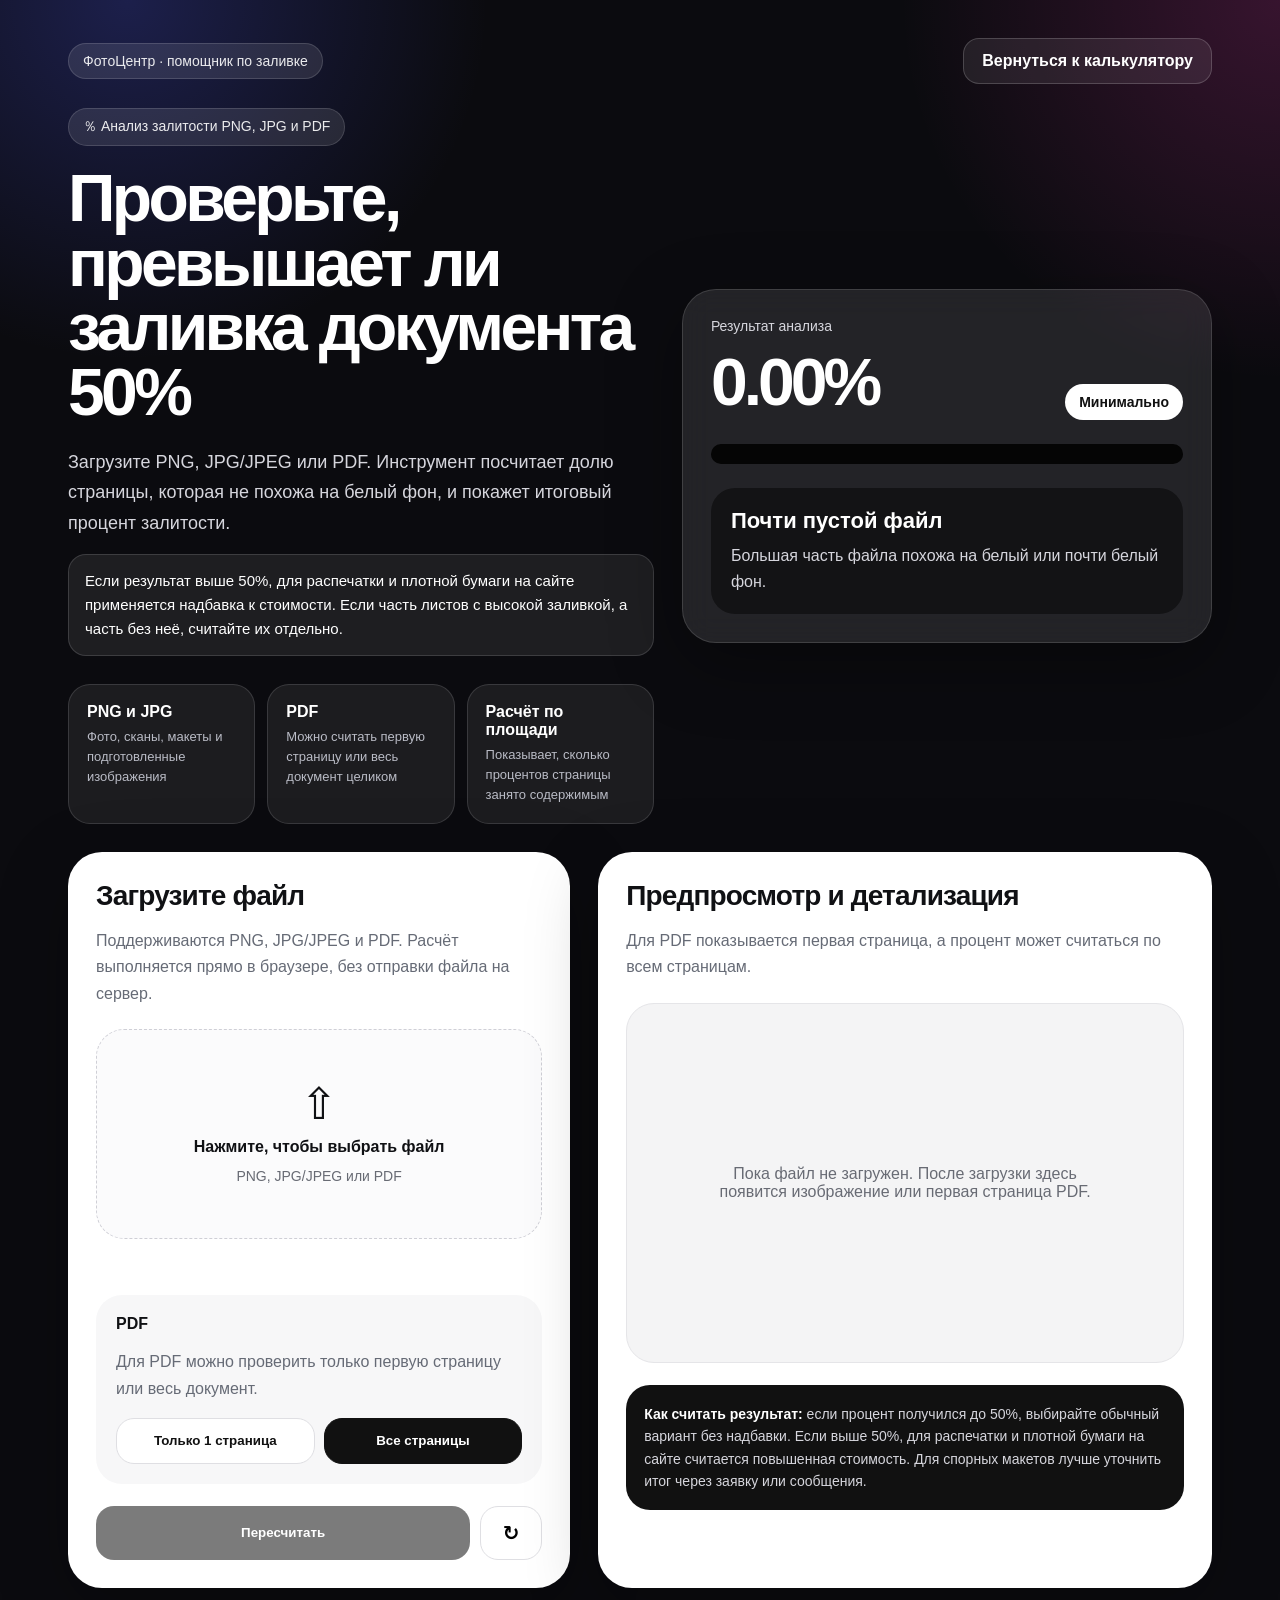
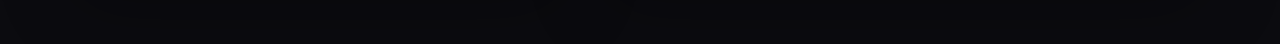
==== commit 377228f6: "Update pricing and order handling" ====
--- a/fill-check/index.html
+++ b/fill-check/index.html
@@ -501,52 +501,52 @@
 
   <main class="wrap">
     <div class="topbar">
-      <div class="pill">Р¤РѕС‚РѕР¦РµРЅС‚СЂ В· РїРѕРјРѕС‰РЅРёРє РїРѕ Р·Р°Р»РёРІРєРµ</div>
-      <a class="back-link" href="../index.html#calculator">Р’РµСЂРЅСѓС‚СЊСЃСЏ Рє РєР°Р»СЊРєСѓР»СЏС‚РѕСЂСѓ</a>
+      <div class="pill">ФотоЦентр · помощник по заливке</div>
+      <a class="back-link" href="../index.html#calculator">Вернуться к калькулятору</a>
     </div>
     <section class="hero">
       <div>
-        <div class="pill">пј… РђРЅР°Р»РёР· Р·Р°Р»РёС‚РѕСЃС‚Рё PNG, JPG Рё PDF</div>
-        <h1>РџСЂРѕРІРµСЂСЊС‚Рµ, РїСЂРµРІС‹С€Р°РµС‚ Р»Рё Р·Р°Р»РёРІРєР° РґРѕРєСѓРјРµРЅС‚Р° 50%</h1>
-        <p class="lead">Р—Р°РіСЂСѓР·РёС‚Рµ PNG, JPG/JPEG РёР»Рё PDF. РРЅСЃС‚СЂСѓРјРµРЅС‚ РїРѕСЃС‡РёС‚Р°РµС‚ РґРѕР»СЋ СЃС‚СЂР°РЅРёС†С‹, РєРѕС‚РѕСЂР°СЏ РЅРµ РїРѕС…РѕР¶Р° РЅР° Р±РµР»С‹Р№ С„РѕРЅ, Рё РїРѕРєР°Р¶РµС‚ РёС‚РѕРіРѕРІС‹Р№ РїСЂРѕС†РµРЅС‚ Р·Р°Р»РёС‚РѕСЃС‚Рё.</p>
-        <p class="lead-note">Р•СЃР»Рё СЂРµР·СѓР»СЊС‚Р°С‚ РІС‹С€Рµ 50%, РґР»СЏ СЂР°СЃРїРµС‡Р°С‚РєРё Рё РїР»РѕС‚РЅРѕР№ Р±СѓРјР°РіРё РЅР° СЃР°Р№С‚Рµ РїСЂРёРјРµРЅСЏРµС‚СЃСЏ РЅР°РґР±Р°РІРєР° Рє СЃС‚РѕРёРјРѕСЃС‚Рё. Р•СЃР»Рё С‡Р°СЃС‚СЊ Р»РёСЃС‚РѕРІ СЃ РІС‹СЃРѕРєРѕР№ Р·Р°Р»РёРІРєРѕР№, Р° С‡Р°СЃС‚СЊ Р±РµР· РЅРµС‘, СЃС‡РёС‚Р°Р№С‚Рµ РёС… РѕС‚РґРµР»СЊРЅРѕ.</p>
+        <div class="pill">％ Анализ залитости PNG, JPG и PDF</div>
+        <h1>Проверьте, превышает ли заливка документа 50%</h1>
+        <p class="lead">Загрузите PNG, JPG/JPEG или PDF. Инструмент посчитает долю страницы, которая не похожа на белый фон, и покажет итоговый процент залитости.</p>
+        <p class="lead-note">Если результат выше 50%, для распечатки и плотной бумаги на сайте применяется надбавка к стоимости. Если часть листов с высокой заливкой, а часть без неё, считайте их отдельно.</p>
 
         <div class="features">
-          <div class="feature"><b>PNG Рё JPG</b><span>Р¤РѕС‚Рѕ, СЃРєР°РЅС‹, РјР°РєРµС‚С‹ Рё РїРѕРґРіРѕС‚РѕРІР»РµРЅРЅС‹Рµ РёР·РѕР±СЂР°Р¶РµРЅРёСЏ</span></div>
-          <div class="feature"><b>PDF</b><span>РњРѕР¶РЅРѕ СЃС‡РёС‚Р°С‚СЊ РїРµСЂРІСѓСЋ СЃС‚СЂР°РЅРёС†Сѓ РёР»Рё РІРµСЃСЊ РґРѕРєСѓРјРµРЅС‚ С†РµР»РёРєРѕРј</span></div>
-          <div class="feature"><b>Р Р°СЃС‡С‘С‚ РїРѕ РїР»РѕС‰Р°РґРё</b><span>РџРѕРєР°Р·С‹РІР°РµС‚, СЃРєРѕР»СЊРєРѕ РїСЂРѕС†РµРЅС‚РѕРІ СЃС‚СЂР°РЅРёС†С‹ Р·Р°РЅСЏС‚Рѕ СЃРѕРґРµСЂР¶РёРјС‹Рј</span></div>
+          <div class="feature"><b>PNG и JPG</b><span>Фото, сканы, макеты и подготовленные изображения</span></div>
+          <div class="feature"><b>PDF</b><span>Можно считать первую страницу или весь документ целиком</span></div>
+          <div class="feature"><b>Расчёт по площади</b><span>Показывает, сколько процентов страницы занято содержимым</span></div>
         </div>
       </div>
 
       <aside class="result">
-        <p class="result-label">Р РµР·СѓР»СЊС‚Р°С‚ Р°РЅР°Р»РёР·Р°</p>
+        <p class="result-label">Результат анализа</p>
         <div class="score-row">
           <div id="score">0.00%</div>
-          <div id="badge">РњРёРЅРёРјР°Р»СЊРЅРѕ</div>
+          <div id="badge">Минимально</div>
         </div>
         <div class="bar"><div id="barFill"></div></div>
 
         <div class="risk">
-          <h2 id="riskTitle">РџРѕС‡С‚Рё РїСѓСЃС‚РѕР№ С„Р°Р№Р»</h2>
-          <p id="riskText">Р‘РѕР»СЊС€Р°СЏ С‡Р°СЃС‚СЊ С„Р°Р№Р»Р° РїРѕС…РѕР¶Р° РЅР° Р±РµР»С‹Р№ РёР»Рё РїРѕС‡С‚Рё Р±РµР»С‹Р№ С„РѕРЅ.</p>
+          <h2 id="riskTitle">Почти пустой файл</h2>
+          <p id="riskText">Большая часть файла похожа на белый или почти белый фон.</p>
         </div>
 
         <div class="metrics-top" id="metricsTop">
-          <div class="top-metric"><span>РџСѓСЃС‚РѕР№ С„РѕРЅ</span><b id="emptyPercent">100.00%</b></div>
-          <div class="top-metric"><span>Р¤РѕСЂРјР°С‚</span><b id="formatName">вЂ”</b></div>
+          <div class="top-metric"><span>Пустой фон</span><b id="emptyPercent">100.00%</b></div>
+          <div class="top-metric"><span>Формат</span><b id="formatName">—</b></div>
         </div>
       </aside>
     </section>
 
     <section class="grid">
       <section class="card">
-        <h2>Р—Р°РіСЂСѓР·РёС‚Рµ С„Р°Р№Р»</h2>
-        <p>РџРѕРґРґРµСЂР¶РёРІР°СЋС‚СЃСЏ PNG, JPG/JPEG Рё PDF. Р Р°СЃС‡С‘С‚ РІС‹РїРѕР»РЅСЏРµС‚СЃСЏ РїСЂСЏРјРѕ РІ Р±СЂР°СѓР·РµСЂРµ, Р±РµР· РѕС‚РїСЂР°РІРєРё С„Р°Р№Р»Р° РЅР° СЃРµСЂРІРµСЂ.</p>
+        <h2>Загрузите файл</h2>
+        <p>Поддерживаются PNG, JPG/JPEG и PDF. Расчёт выполняется прямо в браузере, без отправки файла на сервер.</p>
 
         <label class="drop" id="drop">
-          <div class="upload-icon">в‡§</div>
-          <b>РќР°Р¶РјРёС‚Рµ, С‡С‚РѕР±С‹ РІС‹Р±СЂР°С‚СЊ С„Р°Р№Р»</b>
-          <span id="fileName">PNG, JPG/JPEG РёР»Рё PDF</span>
+          <div class="upload-icon">⇧</div>
+          <b>Нажмите, чтобы выбрать файл</b>
+          <span id="fileName">PNG, JPG/JPEG или PDF</span>
           <input id="fileInput" type="file" accept="image/png,image/jpeg,.png,.jpg,.jpeg,application/pdf,.pdf" />
         </label>
 
@@ -555,43 +555,43 @@
 
         <div class="settings">
           <div class="settings-title">PDF</div>
-          <p>Р”Р»СЏ PDF РјРѕР¶РЅРѕ РїСЂРѕРІРµСЂРёС‚СЊ С‚РѕР»СЊРєРѕ РїРµСЂРІСѓСЋ СЃС‚СЂР°РЅРёС†Сѓ РёР»Рё РІРµСЃСЊ РґРѕРєСѓРјРµРЅС‚.</p>
+          <p>Для PDF можно проверить только первую страницу или весь документ.</p>
           <div class="mode-grid">
-            <button id="modeFirst" class="mode-btn" type="button">РўРѕР»СЊРєРѕ 1 СЃС‚СЂР°РЅРёС†Р°</button>
-            <button id="modeAll" class="mode-btn active" type="button">Р’СЃРµ СЃС‚СЂР°РЅРёС†С‹</button>
+            <button id="modeFirst" class="mode-btn" type="button">Только 1 страница</button>
+            <button id="modeAll" class="mode-btn active" type="button">Все страницы</button>
           </div>
         </div>
 
         <div class="actions">
-          <button id="recalc" type="button" disabled>РџРµСЂРµСЃС‡РёС‚Р°С‚СЊ</button>
-          <button id="reset" type="button">в†»</button>
+          <button id="recalc" type="button" disabled>Пересчитать</button>
+          <button id="reset" type="button" aria-label="Сбросить файл и результат">↻</button>
         </div>
       </section>
 
       <section class="card">
-        <h2>РџСЂРµРґРїСЂРѕСЃРјРѕС‚СЂ Рё РґРµС‚Р°Р»РёР·Р°С†РёСЏ</h2>
-        <p>Р”Р»СЏ PDF РїРѕРєР°Р·С‹РІР°РµС‚СЃСЏ РїРµСЂРІР°СЏ СЃС‚СЂР°РЅРёС†Р°, Р° РїСЂРѕС†РµРЅС‚ РјРѕР¶РµС‚ СЃС‡РёС‚Р°С‚СЊСЃСЏ РїРѕ РІСЃРµРј СЃС‚СЂР°РЅРёС†Р°Рј.</p>
+        <h2>Предпросмотр и детализация</h2>
+        <p>Для PDF показывается первая страница, а процент может считаться по всем страницам.</p>
 
         <div class="preview-box">
-          <div id="emptyPreview">РџРѕРєР° С„Р°Р№Р» РЅРµ Р·Р°РіСЂСѓР¶РµРЅ. РџРѕСЃР»Рµ Р·Р°РіСЂСѓР·РєРё Р·РґРµСЃСЊ РїРѕСЏРІРёС‚СЃСЏ РёР·РѕР±СЂР°Р¶РµРЅРёРµ РёР»Рё РїРµСЂРІР°СЏ СЃС‚СЂР°РЅРёС†Р° PDF.</div>
-          <img id="previewImage" alt="РџСЂРµРґРїСЂРѕСЃРјРѕС‚СЂ РёР·РѕР±СЂР°Р¶РµРЅРёСЏ" />
+          <div id="emptyPreview">Пока файл не загружен. После загрузки здесь появится изображение или первая страница PDF.</div>
+          <img id="previewImage" alt="Предпросмотр изображения" />
           <canvas id="previewPdf"></canvas>
         </div>
 
         <div class="details" id="details">
-          <div class="detail"><span>РџСЂРѕР°РЅР°Р»РёР·РёСЂРѕРІР°РЅРѕ РїРёРєСЃРµР»РµР№</span><b id="totalPixels">0</b></div>
-          <div class="detail"><span>Р—Р°Р»РёС‚С‹С… РїРёРєСЃРµР»РµР№</span><b id="filledPixels">0</b></div>
-          <div class="detail"><span>РЎС‚СЂР°РЅРёС† PDF</span><b id="pdfPages">вЂ”</b></div>
-          <div class="detail"><span>РџСЂРѕР°РЅР°Р»РёР·РёСЂРѕРІР°РЅРѕ СЃС‚СЂР°РЅРёС†</span><b id="analyzedPages">0</b></div>
+          <div class="detail"><span>Проанализировано пикселей</span><b id="totalPixels">0</b></div>
+          <div class="detail"><span>Залитых пикселей</span><b id="filledPixels">0</b></div>
+          <div class="detail"><span>Страниц PDF</span><b id="pdfPages">—</b></div>
+          <div class="detail"><span>Проанализировано страниц</span><b id="analyzedPages">0</b></div>
         </div>
 
         <div class="pages" id="pagesBlock">
-          <div class="pages-title">Р—Р°Р»РёС‚РѕСЃС‚СЊ РїРѕ СЃС‚СЂР°РЅРёС†Р°Рј</div>
+          <div class="pages-title">Залитость по страницам</div>
           <div id="pagesList"></div>
         </div>
 
         <div class="formula">
-          <b>РљР°Рє СЃС‡РёС‚Р°С‚СЊ СЂРµР·СѓР»СЊС‚Р°С‚:</b> РµСЃР»Рё РїСЂРѕС†РµРЅС‚ РїРѕР»СѓС‡РёР»СЃСЏ РґРѕ 50%, РІС‹Р±РёСЂР°Р№С‚Рµ РѕР±С‹С‡РЅС‹Р№ РІР°СЂРёР°РЅС‚ Р±РµР· РЅР°РґР±Р°РІРєРё. Р•СЃР»Рё РІС‹С€Рµ 50%, РґР»СЏ СЂР°СЃРїРµС‡Р°С‚РєРё Рё РїР»РѕС‚РЅРѕР№ Р±СѓРјР°РіРё РЅР° СЃР°Р№С‚Рµ СЃС‡РёС‚Р°РµС‚СЃСЏ РїРѕРІС‹С€РµРЅРЅР°СЏ СЃС‚РѕРёРјРѕСЃС‚СЊ. Р”Р»СЏ СЃРїРѕСЂРЅС‹С… РјР°РєРµС‚РѕРІ Р»СѓС‡С€Рµ СѓС‚РѕС‡РЅРёС‚СЊ РёС‚РѕРі С‡РµСЂРµР· Р·Р°СЏРІРєСѓ РёР»Рё СЃРѕРѕР±С‰РµРЅРёСЏ.
+          <b>Как считать результат:</b> если процент получился до 50%, выбирайте обычный вариант без надбавки. Если выше 50%, для распечатки и плотной бумаги на сайте считается повышенная стоимость. Для спорных макетов лучше уточнить итог через заявку или сообщения.
         </div>
       </section>
     </section>
@@ -674,7 +674,7 @@
     function setBusy(value) {
       state.busy = value;
       el.recalc.disabled = value || !state.file;
-      el.recalc.textContent = value ? 'РРґС‘С‚ Р°РЅР°Р»РёР·...' : 'РџРµСЂРµСЃС‡РёС‚Р°С‚СЊ';
+      el.recalc.textContent = value ? 'Идёт анализ...' : 'Пересчитать';
     }
 
     function formatPercent(value) {
@@ -692,32 +692,32 @@
     function getRisk(percent) {
       if (percent >= 70) {
         return {
-          badge: 'РџР»РѕС‚РЅРѕ Р·Р°РїРѕР»РЅРµРЅРѕ',
-          title: 'РћС‡РµРЅСЊ РІС‹СЃРѕРєР°СЏ Р·Р°Р»РёС‚РѕСЃС‚СЊ',
-          text: 'Р‘РѕР»СЊС€Р°СЏ С‡Р°СЃС‚СЊ С„Р°Р№Р»Р° Р·Р°РЅСЏС‚Р° С†РІРµС‚РѕРј, С‚РµРєСЃС‚РѕРј, С€С‚СЂРёС…РѕРІРєРѕР№ РёР»Рё РїР»РѕС‚РЅС‹РјРё СЌР»РµРјРµРЅС‚Р°РјРё.',
+          badge: 'Плотно заполнено',
+          title: 'Очень высокая залитость',
+          text: 'Большая часть файла занята цветом, текстом, штриховкой или плотными элементами.',
         };
       }
 
       if (percent >= 40) {
         return {
-          badge: 'РЎСЂРµРґРЅРµ',
-          title: 'РЎСЂРµРґРЅСЏСЏ Р·Р°Р»РёС‚РѕСЃС‚СЊ',
-          text: 'Р¤Р°Р№Р» Р·Р°РјРµС‚РЅРѕ Р·Р°РїРѕР»РЅРµРЅ, РЅРѕ РїСѓСЃС‚РѕРіРѕ С„РѕРЅР° РІСЃС‘ РµС‰С‘ РґРѕСЃС‚Р°С‚РѕС‡РЅРѕ РјРЅРѕРіРѕ.',
+          badge: 'Средне',
+          title: 'Средняя залитость',
+          text: 'Файл заметно заполнен, но пустого фона всё ещё достаточно много.',
         };
       }
 
       if (percent >= 15) {
         return {
-          badge: 'РќРёР·РєРѕ',
-          title: 'РќРёР·РєР°СЏ Р·Р°Р»РёС‚РѕСЃС‚СЊ',
-          text: 'РќР° С„Р°Р№Р»Рµ РµСЃС‚СЊ СЃРѕРґРµСЂР¶РёРјРѕРµ, РЅРѕ РѕСЃРЅРѕРІРЅР°СЏ С‡Р°СЃС‚СЊ РїР»РѕС‰Р°РґРё РѕСЃС‚Р°С‘С‚СЃСЏ РїСѓСЃС‚РѕР№ РёР»Рё СЃРІРµС‚Р»РѕР№.',
+          badge: 'Низко',
+          title: 'Низкая залитость',
+          text: 'На файле есть содержимое, но основная часть площади остаётся пустой или светлой.',
         };
       }
 
       return {
-        badge: 'РњРёРЅРёРјР°Р»СЊРЅРѕ',
-        title: 'РџРѕС‡С‚Рё РїСѓСЃС‚РѕР№ С„Р°Р№Р»',
-        text: 'Р‘РѕР»СЊС€Р°СЏ С‡Р°СЃС‚СЊ С„Р°Р№Р»Р° РїРѕС…РѕР¶Р° РЅР° Р±РµР»С‹Р№ РёР»Рё РїРѕС‡С‚Рё Р±РµР»С‹Р№ С„РѕРЅ.',
+        badge: 'Минимально',
+        title: 'Почти пустой файл',
+        text: 'Большая часть файла похожа на белый или почти белый фон.',
       };
     }
 
@@ -783,7 +783,7 @@
       el.details.style.display = 'grid';
       el.totalPixels.textContent = totals.total.toLocaleString('ru-RU');
       el.filledPixels.textContent = totals.filled.toLocaleString('ru-RU');
-      el.pdfPages.textContent = pdfPages ? String(pdfPages) : 'вЂ”';
+      el.pdfPages.textContent = pdfPages ? String(pdfPages) : '—';
       el.analyzedPages.textContent = String(pageStats.length);
 
       if (pageStats.length > 1) {
@@ -792,7 +792,7 @@
           const width = clamp(page.percent, 0, 100);
           return `
             <div class="page-row">
-              <span>РЎС‚СЂ. ${page.page}</span>
+              <span>Стр. ${page.page}</span>
               <div class="mini"><div style="width:${width}%"></div></div>
               <span style="text-align:right;font-weight:800">${formatPercent(page.percent)}</span>
             </div>
@@ -829,7 +829,7 @@
     async function analyzeImage(file) {
       setBusy(true);
       setError('');
-      setStatus('РћС‚РєСЂС‹РІР°СЋ РёР·РѕР±СЂР°Р¶РµРЅРёРµ...');
+      setStatus('Открываю изображение...');
 
       try {
         if (state.previewUrl) URL.revokeObjectURL(state.previewUrl);
@@ -860,10 +860,10 @@
 
         showImagePreview(state.previewUrl);
         updateResults(totals, pageStats, 'image', 0);
-        setStatus('Р“РѕС‚РѕРІРѕ.');
+        setStatus('Готово.');
       } catch (error) {
         console.error(error);
-        setError('РќРµ РїРѕР»СѓС‡РёР»РѕСЃСЊ РѕС‚РєСЂС‹С‚СЊ РёР·РѕР±СЂР°Р¶РµРЅРёРµ. РџРѕРїСЂРѕР±СѓР№С‚Рµ РґСЂСѓРіРѕР№ PNG РёР»Рё JPG С„Р°Р№Р».\n' + (error.message || String(error)));
+        setError('Не получилось открыть изображение. Попробуйте другой PNG или JPG файл.\n' + (error.message || String(error)));
       } finally {
         setBusy(false);
       }
@@ -888,7 +888,7 @@
     async function analyzePdf(file) {
       setBusy(true);
       setError('');
-      setStatus('Р§РёС‚Р°СЋ PDF...');
+      setStatus('Читаю PDF...');
 
       try {
         const buffer = await file.arrayBuffer();
@@ -906,7 +906,7 @@
         const pageStats = [];
 
         for (let pageNumber = 1; pageNumber <= pagesToAnalyze; pageNumber += 1) {
-          setStatus(`РђРЅР°Р»РёР· PDF: СЃС‚СЂР°РЅРёС†Р° ${pageNumber} РёР· ${pagesToAnalyze}...`);
+          setStatus(`Анализ PDF: страница ${pageNumber} из ${pagesToAnalyze}...`);
 
           await renderPdfPage(pdf, pageNumber, el.workCanvas);
           const result = analyzeCanvas(el.workCanvas);
@@ -934,14 +934,14 @@
 
         showPdfPreview();
         updateResults(totals, pageStats, 'pdf', pdf.numPages);
-        setStatus('Р“РѕС‚РѕРІРѕ.');
+        setStatus('Готово.');
       } catch (error) {
         console.error(error);
         setError(
-          'РќРµ РїРѕР»СѓС‡РёР»РѕСЃСЊ РїСЂРѕС‡РёС‚Р°С‚СЊ PDF.\n\n' +
-          'РџСЂРѕРІРµСЂСЊС‚Рµ, С‡С‚Рѕ СЂСЏРґРѕРј СЃ index.html Р»РµР¶Р°С‚ С„Р°Р№Р»С‹ pdf.min.mjs Рё pdf.worker.min.mjs.\n' +
-          'РўР°РєР¶Рµ СЃР°Р№С‚ РЅСѓР¶РЅРѕ РѕС‚РєСЂС‹РІР°С‚СЊ С‡РµСЂРµР· GitHub Pages РёР»Рё Р»РѕРєР°Р»СЊРЅС‹Р№ СЃРµСЂРІРµСЂ, Р° РЅРµ РїСЂРѕСЃС‚Рѕ РґРІРѕР№РЅС‹Рј РєР»РёРєРѕРј РїРѕ С„Р°Р№Р»Сѓ.\n\n' +
-          'Р”РµС‚Р°Р»Рё РѕС€РёР±РєРё: ' + (error.message || String(error))
+          'Не получилось прочитать PDF.\n\n' +
+          'Проверьте, что рядом с index.html лежат файлы pdf.min.mjs и pdf.worker.min.mjs.\n' +
+          'Также сайт нужно открывать через GitHub Pages или локальный сервер, а не просто двойным кликом по файлу.\n\n' +
+          'Детали ошибки: ' + (error.message || String(error))
         );
         setStatus('');
       } finally {
@@ -975,7 +975,7 @@
       }
 
       state.fileType = '';
-      setError('РџРѕРґРґРµСЂР¶РёРІР°СЋС‚СЃСЏ С‚РѕР»СЊРєРѕ PNG, JPG/JPEG Рё PDF.');
+      setError('Поддерживаются только PNG, JPG/JPEG и PDF.');
     }
 
     async function recalc() {
@@ -998,7 +998,7 @@
       state.pdfMode = 'all';
 
       el.fileInput.value = '';
-      el.fileName.textContent = 'PNG, JPG/JPEG РёР»Рё PDF';
+      el.fileName.textContent = 'PNG, JPG/JPEG или PDF';
       el.recalc.disabled = true;
 
       setError('');
@@ -1008,9 +1008,9 @@
 
       el.score.textContent = '0.00%';
       el.barFill.style.width = '0%';
-      el.badge.textContent = 'РњРёРЅРёРјР°Р»СЊРЅРѕ';
-      el.riskTitle.textContent = 'РџРѕС‡С‚Рё РїСѓСЃС‚РѕР№ С„Р°Р№Р»';
-      el.riskText.textContent = 'Р‘РѕР»СЊС€Р°СЏ С‡Р°СЃС‚СЊ С„Р°Р№Р»Р° РїРѕС…РѕР¶Р° РЅР° Р±РµР»С‹Р№ РёР»Рё РїРѕС‡С‚Рё Р±РµР»С‹Р№ С„РѕРЅ.';
+      el.badge.textContent = 'Минимально';
+      el.riskTitle.textContent = 'Почти пустой файл';
+      el.riskText.textContent = 'Большая часть файла похожа на белый или почти белый фон.';
       el.metricsTop.style.display = 'none';
       el.details.style.display = 'none';
     }
